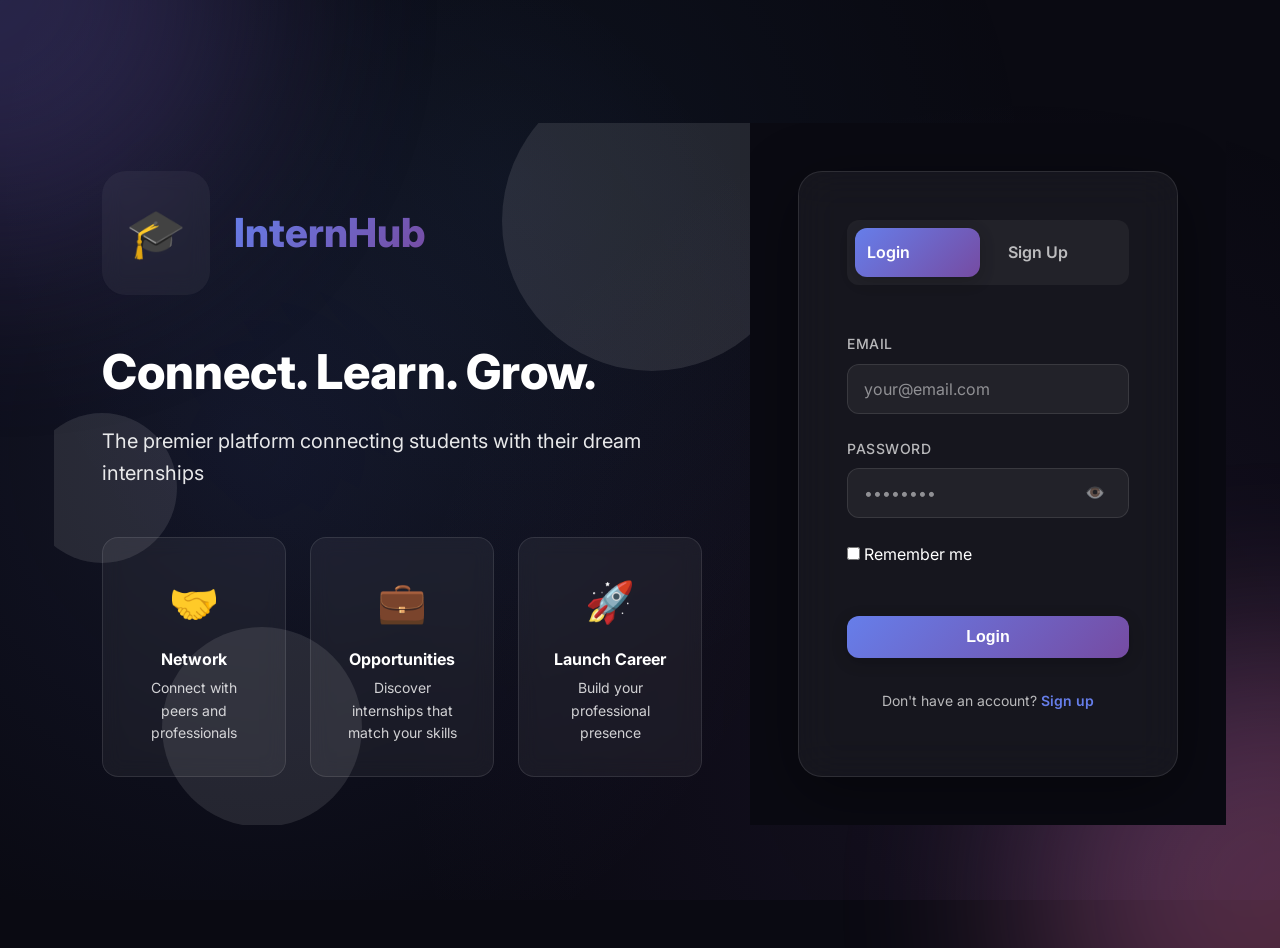
==== index.html @ 3d4c3077 "feat: complete authentication system" ====
<!DOCTYPE html>
<html lang="en">

<head>
    <meta charset="UTF-8">
    <meta name="viewport" content="width=device-width, initial-scale=1.0">
    <meta name="description" content="InternHub - Connect students with companies for internship opportunities">
    <title>InternHub - Professional Networking for Internships</title>

    <!-- Stylesheets -->
    <link rel="stylesheet" href="css/main.css">
    <link rel="stylesheet" href="css/components.css">
    <link rel="stylesheet" href="css/animations.css">
    <link rel="stylesheet" href="css/auth-hero.css">

    <style>
        .auth-container {
            min-height: 100vh;
            display: flex;
            align-items: center;
            justify-content: center;
            padding: var(--spacing-md);
            position: relative;
            overflow: hidden;
        }

        .auth-bg-gradient {
            position: fixed;
            width: 500px;
            height: 500px;
            border-radius: 50%;
            filter: blur(100px);
            opacity: 0.3;
            animation: float 20s ease-in-out infinite;
        }

        .auth-bg-gradient-1 {
            background: linear-gradient(135deg, #667eea, #764ba2);
            top: -250px;
            left: -250px;
            animation-delay: 0s;
        }

        .auth-bg-gradient-2 {
            background: linear-gradient(135deg, #f093fb, #f5576c);
            bottom: -250px;
            right: -250px;
            animation-delay: 10s;
        }

        @keyframes float {

            0%,
            100% {
                transform: translate(0, 0);
            }

            50% {
                transform: translate(50px, 50px);
            }
        }

        .auth-card {
            background: var(--glass-bg);
            backdrop-filter: blur(20px);
            -webkit-backdrop-filter: blur(20px);
            border: 1px solid var(--glass-border);
            border-radius: var(--radius-xl);
            padding: var(--spacing-xl);
            width: 100%;
            max-width: 450px;
            box-shadow: var(--shadow-xl);
            position: relative;
            z-index: 1;
        }

        .auth-header {
            text-align: center;
            margin-bottom: var(--spacing-xl);
        }

        .auth-logo {
            font-size: 2.5rem;
            font-weight: 800;
            background: var(--primary-gradient);
            -webkit-background-clip: text;
            -webkit-text-fill-color: transparent;
            background-clip: text;
            margin-bottom: var(--spacing-sm);
        }

        .auth-subtitle {
            color: var(--text-secondary);
            font-size: 1rem;
        }

        .auth-tabs {
            display: flex;
            gap: var(--spacing-sm);
            margin-bottom: var(--spacing-xl);
            background: var(--glass-bg);
            padding: 0.5rem;
            border-radius: var(--radius-md);
        }

        .auth-tab {
            flex: 1;
            padding: 0.75rem;
            background: transparent;
            border: none;
            border-radius: var(--radius-md);
            color: var(--text-secondary);
            font-weight: 600;
            cursor: pointer;
            transition: all var(--transition-base);
        }

        .auth-tab.active {
            background: var(--primary-gradient);
            color: white;
            box-shadow: var(--shadow-md);
        }

        .auth-form {
            display: none;
        }

        .auth-form.active {
            display: block;
            animation: fadeInUp 0.5s ease-out;
        }

        .account-type-selector {
            display: grid;
            grid-template-columns: 1fr 1fr;
            gap: var(--spacing-sm);
            margin-bottom: var(--spacing-md);
        }

        .account-type-option {
            padding: var(--spacing-md);
            background: var(--glass-bg);
            border: 2px solid var(--glass-border);
            border-radius: var(--radius-md);
            cursor: pointer;
            transition: all var(--transition-base);
            text-align: center;
        }

        .account-type-option:hover {
            background: var(--glass-hover);
            transform: translateY(-2px);
        }

        .account-type-option.selected {
            border-color: var(--accent);
            background: var(--glass-hover);
            box-shadow: 0 0 0 3px rgba(102, 126, 234, 0.1);
        }

        .account-type-icon {
            font-size: 2rem;
            margin-bottom: var(--spacing-xs);
        }

        .account-type-label {
            font-weight: 600;
            color: var(--text-primary);
        }

        .password-input-wrapper {
            position: relative;
        }

        .password-toggle {
            position: absolute;
            right: 1rem;
            top: 50%;
            transform: translateY(-50%);
            background: transparent;
            border: none;
            color: var(--text-tertiary);
            cursor: pointer;
            padding: 0.5rem;
        }

        .form-error {
            color: #f5576c;
            font-size: 0.875rem;
            margin-top: 0.25rem;
            display: none;
        }

        .form-error.visible {
            display: block;
        }

        .auth-divider {
            display: flex;
            align-items: center;
            text-align: center;
            margin: var(--spacing-md) 0;
            color: var(--text-tertiary);
            font-size: 0.875rem;
        }

        .auth-divider::before,
        .auth-divider::after {
            content: '';
            flex: 1;
            border-bottom: 1px solid var(--glass-border);
        }

        .auth-divider span {
            padding: 0 var(--spacing-sm);
        }

        .auth-footer {
            text-align: center;
            margin-top: var(--spacing-md);
            color: var(--text-secondary);
            font-size: 0.875rem;
        }

        .checkbox-wrapper {
            display: flex;
            align-items: center;
            gap: var(--spacing-xs);
        }

        .checkbox-wrapper input[type="checkbox"] {
            width: 18px;
            height: 18px;
            cursor: pointer;
        }

        .checkbox-wrapper label {
            cursor: pointer;
            user-select: none;
            color: var(--text-secondary);
        }
    </style>
</head>

<body>
    <div class="auth-container">
        <!-- Animated Background Gradients -->
        <div class="auth-bg-gradient auth-bg-gradient-1"></div>
        <div class="auth-bg-gradient auth-bg-gradient-2"></div>

        <div class="auth-container">
            <!-- Left Side - Hero Section -->
            <div class="auth-hero">
                <div class="auth-hero-content">
                    <div class="brand-logo">
                        <div class="logo-icon">🎓</div>
                        <h1>InternHub</h1>
                    </div>

                    <h2 class="hero-title animate-fade-in-up">Connect. Learn. Grow.</h2>
                    <p class="hero-subtitle animate-fade-in-up delay-100">
                        The premier platform connecting students with their dream internships
                    </p>

                    <div class="feature-cards animate-fade-in-up delay-200">
                        <div class="feature-card">
                            <div class="feature-icon">🤝</div>
                            <h3>Network</h3>
                            <p>Connect with peers and professionals</p>
                        </div>
                        <div class="feature-card">
                            <div class="feature-icon">💼</div>
                            <h3>Opportunities</h3>
                            <p>Discover internships that match your skills</p>
                        </div>
                        <div class="feature-card">
                            <div class="feature-icon">🚀</div>
                            <h3>Launch Career</h3>
                            <p>Build your professional presence</p>
                        </div>
                    </div>

                    <!-- Animated Decoration -->
                    <div class="floating-elements">
                        <div class="float-circle"></div>
                        <div class="float-circle"></div>
                        <div class="float-circle"></div>
                    </div>
                </div>
            </div>

            <!-- Right Side - Auth Form -->
            <div class="auth-form-section">
                <div class="auth-card">
                    <div class="auth-tabs">
                        <div class="auth-tab active" data-tab="login">Login</div>
                        <div class="auth-tab" data-tab="signup">Sign Up</div>
                    </div>

                    <!-- Login Form -->
                    <form class="auth-form active" id="loginForm">
                        <div class="form-group">
                            <label class="form-label">Email</label>
                            <input type="email" class="form-input" id="loginEmail" placeholder="your@email.com"
                                required>
                            <div class="form-error" id="loginEmailError">Please enter a valid email</div>
                        </div>

                        <div class="form-group">
                            <label class="form-label">Password</label>
                            <div style="position: relative;">
                                <input type="password" class="form-input" id="loginPassword" placeholder="••••••••"
                                    required>
                                <span class="password-toggle" data-target="loginPassword">👁️</span>
                            </div>
                            <div class="form-error" id="loginPasswordError">Password must be at least 8 characters</div>
                        </div>

                        <div class="form-group" style="flex-direction: row; align-items: center; gap: 0.5rem;">
                            <input type="checkbox" id="rememberMe" style="width: auto;">
                            <label for="rememberMe" style="margin: 0;">Remember me</label>
                        </div>

                        <button type="submit" class="btn btn-primary"
                            style="width: 100%; margin-top: var(--spacing-md);">
                            Login
                        </button>

                        <p class="auth-switch">
                            Don't have an account? <a href="#" class="auth-tab-link" data-tab="signup">Sign up</a>
                        </p>
                    </form>

                    <!-- Signup Form -->
                    <form class="auth-form" id="signupForm">
                        <div class="form-group">
                            <label class="form-label">Full Name</label>
                            <input type="text" class="form-input" id="signupName" placeholder="John Doe" required>
                            <div class="form-error" id="signupNameError">Name must be at least 2 characters</div>
                        </div>

                        <div class="form-group">
                            <label class="form-label">Email</label>
                            <input type="email" class="form-input" id="signupEmail" placeholder="your@email.com"
                                required>
                            <div class="form-error" id="signupEmailError">Please enter a valid email</div>
                        </div>

                        <div class="form-group">
                            <label class="form-label">Password</label>
                            <div style="position: relative;">
                                <input type="password" class="form-input" id="signupPassword" placeholder="••••••••"
                                    required>
                                <span class="password-toggle" data-target="signupPassword">👁️</span>
                            </div>
                            <div class="password-strength-wrap">
                                <div class="password-strength-track">
                                    <div id="passwordStrengthBar"></div>
                                </div>
                                <span id="passwordStrengthLabel"></span>
                            </div>
                            <div class="form-error" id="signupPasswordError">Password must be at least 8 characters
                            </div>
                        </div>

                        <div class="form-group">
                            <label class="form-label">Confirm Password</label>
                            <div style="position: relative;">
                                <input type="password" class="form-input" id="signupConfirmPassword"
                                    placeholder="••••••••" required>
                                <span class="password-toggle" data-target="signupConfirmPassword">👁️</span>
                            </div>
                            <div class="form-error" id="signupConfirmPasswordError">Passwords do not match</div>
                        </div>

                        <div class="form-group">
                            <label class="form-label">I am a:</label>
                            <div class="account-type-selector">
                                <div class="account-type-option selected" data-type="student">
                                    <div class="account-type-icon">🎓</div>
                                    <div class="account-type-label">Student</div>
                                </div>
                                <div class="account-type-option" data-type="company">
                                    <div class="account-type-icon">🏢</div>
                                    <div class="account-type-label">Company</div>
                                </div>
                            </div>
                            <input type="hidden" id="accountType" value="student">
                        </div>

                        <div class="form-group" style="flex-direction: row; align-items: center; gap: 0.5rem;">
                            <input type="checkbox" id="agreeTerms" style="width: auto;" required>
                            <label for="agreeTerms" style="margin: 0; font-size: 0.875rem;">
                                I agree to the Terms & Conditions
                            </label>
                        </div>

                        <button type="submit" class="btn btn-primary"
                            style="width: 100%; margin-top: var(--spacing-md);">
                            Create Account
                        </button>

                        <p class="auth-switch">
                            Already have an account? <a href="#" class="auth-tab-link" data-tab="login">Login</a>
                        </p>
                    </form>
                </div>
            </div>
        </div>

        <script src="js/storage.js"></script>
        <script src="js/auth.js"></script>
</body>

</html>
---- css/main.css ----
/* InternHub - Main Design System */

/* Import Google Fonts */
@import url('https://fonts.googleapis.com/css2?family=Inter:wght@300;400;500;600;700;800&display=swap');

/* CSS Variables - Design Tokens */
:root {
  /* Colors */
  --primary-gradient: linear-gradient(135deg, #667eea 0%, #764ba2 100%);
  --secondary-gradient: linear-gradient(135deg, #f093fb 0%, #f5576c 100%);
  --accent-gradient: linear-gradient(135deg, #4facfe 0%, #00f2fe 100%);
  --success-gradient: linear-gradient(135deg, #0ba360 0%, #3cba92 100%);
  --warning-gradient: linear-gradient(135deg, #ffa726 0%, #fb8c00 100%);

  --accent: #667eea;
  --accent-light: #8a9aff;
  --accent-dark: #4d63d8;

  /* Dark Theme Colors */
  --bg-primary: #0a0a12;
  --bg-secondary: #12121c;
  --bg-tertiary: #1a1a28;

  /* Glass Effect */
  --glass-bg: rgba(255, 255, 255, 0.05);
  --glass-border: rgba(255, 255, 255, 0.1);
  --glass-hover: rgba(255, 255, 255, 0.08);

  /* Text Colors */
  --text-primary: #ffffff;
  --text-secondary: rgba(255, 255, 255, 0.7);
  --text-tertiary: rgba(255, 255, 255, 0.5);

  /* Shadows */
  --shadow-sm: 0 2px 8px rgba(0, 0, 0, 0.1);
  --shadow-md: 0 4px 16px rgba(0, 0, 0, 0.2);
  --shadow-lg: 0 8px 32px rgba(0, 0, 0, 0.3);
  --shadow-xl: 0 16px 64px rgba(0, 0, 0, 0.4);

  /* Glow Effects */
  --glow-primary: 0 0 20px rgba(102, 126, 234, 0.4);
  --glow-secondary: 0 0 20px rgba(240, 147, 251, 0.4);
  --glow-accent: 0 0 20px rgba(79, 172, 254, 0.4);

  /* Spacing */
  --spacing-xs: 0.5rem;
  --spacing-sm: 1rem;
  --spacing-md: 1.5rem;
  --spacing-lg: 2rem;
  --spacing-xl: 3rem;
  --spacing-2xl: 4rem;

  /* Border Radius */
  --radius-sm: 8px;
  --radius-md: 12px;
  --radius-lg: 16px;
  --radius-xl: 24px;
  --radius-full: 9999px;

  /* Transitions */
  --transition-fast: 0.2s ease;
  --transition-base: 0.3s ease;
  --transition-slow: 0.5s ease;

  /* Z-index */
  --z-dropdown: 1000;
  --z-sticky: 1020;
  --z-fixed: 1030;
  --z-modal-backdrop: 1040;
  --z-modal: 1050;
  --z-popover: 1060;
  --z-tooltip: 1070;
}

/* Reset & Base Styles */
* {
  margin: 0;
  padding: 0;
  box-sizing: border-box;
}

html {
  font-size: 16px;
  scroll-behavior: smooth;
}

body {
  font-family: 'Inter', -apple-system, BlinkMacSystemFont, 'Segoe UI', Roboto, sans-serif;
  background: var(--bg-primary);
  color: var(--text-primary);
  line-height: 1.6;
  overflow-x: hidden;
  -webkit-font-smoothing: antialiased;
  -moz-osx-font-smoothing: grayscale;
}

/* Background Pattern */
body::before {
  content: '';
  position: fixed;
  top: 0;
  left: 0;
  right: 0;
  bottom: 0;
  background:
    radial-gradient(circle at 20% 50%, rgba(102, 126, 234, 0.1) 0%, transparent 50%),
    radial-gradient(circle at 80% 80%, rgba(118, 75, 162, 0.1) 0%, transparent 50%),
    radial-gradient(circle at 40% 20%, rgba(79, 172, 254, 0.05) 0%, transparent 50%);
  pointer-events: none;
  z-index: -1;
}

/* Typography */
h1,
h2,
h3,
h4,
h5,
h6 {
  font-weight: 700;
  line-height: 1.2;
  margin-bottom: var(--spacing-sm);
}

h1 {
  font-size: clamp(2rem, 5vw, 3.5rem);
  background: var(--primary-gradient);
  -webkit-background-clip: text;
  -webkit-text-fill-color: transparent;
  background-clip: text;
}

h2 {
  font-size: clamp(1.5rem, 4vw, 2.5rem);
}

h3 {
  font-size: clamp(1.25rem, 3vw, 2rem);
}

h4 {
  font-size: clamp(1.1rem, 2.5vw, 1.5rem);
}

p {
  margin-bottom: var(--spacing-sm);
  color: var(--text-secondary);
}

a {
  color: var(--accent-light);
  text-decoration: none;
  transition: color var(--transition-base);
}

a:hover {
  color: var(--accent);
  text-decoration: underline;
}

/* Utility Classes */
.container {
  max-width: 1200px;
  margin: 0 auto;
  padding: 0 var(--spacing-md);
}

.container-fluid {
  width: 100%;
  padding: 0 var(--spacing-md);
}

/* Glass Card */
.glass-card {
  background: var(--glass-bg);
  backdrop-filter: blur(10px);
  -webkit-backdrop-filter: blur(10px);
  border: 1px solid var(--glass-border);
  border-radius: var(--radius-lg);
  padding: var(--spacing-md);
  box-shadow: var(--shadow-md);
  transition: all var(--transition-base);
}

.glass-card:hover {
  background: var(--glass-hover);
  transform: translateY(-2px);
  box-shadow: var(--shadow-lg);
}

/* Gradient Card */
.gradient-card {
  position: relative;
  background: var(--bg-secondary);
  border-radius: var(--radius-lg);
  padding: 2px;
  overflow: hidden;
}

.gradient-card::before {
  content: '';
  position: absolute;
  top: 0;
  left: 0;
  right: 0;
  bottom: 0;
  background: var(--primary-gradient);
  opacity: 0.5;
  transition: opacity var(--transition-base);
}

.gradient-card:hover::before {
  opacity: 1;
}

.gradient-card-content {
  position: relative;
  background: var(--bg-secondary);
  border-radius: calc(var(--radius-lg) - 2px);
  padding: var(--spacing-md);
  z-index: 1;
}

/* Buttons */
.btn {
  display: inline-flex;
  align-items: center;
  justify-content: center;
  gap: var(--spacing-xs);
  padding: 0.75rem 1.5rem;
  font-size: 1rem;
  font-weight: 600;
  border: none;
  border-radius: var(--radius-md);
  cursor: pointer;
  transition: all var(--transition-base);
  text-decoration: none;
  position: relative;
  overflow: hidden;
}

.btn::before {
  content: '';
  position: absolute;
  top: 50%;
  left: 50%;
  width: 0;
  height: 0;
  border-radius: 50%;
  background: rgba(255, 255, 255, 0.2);
  transform: translate(-50%, -50%);
  transition: width 0.6s, height 0.6s;
}

.btn:hover::before {
  width: 300px;
  height: 300px;
}

.btn-primary {
  background: var(--primary-gradient);
  color: white;
  box-shadow: var(--shadow-md);
}

.btn-primary:hover {
  transform: translateY(-2px);
  box-shadow: var(--shadow-lg), var(--glow-primary);
}

.btn-secondary {
  background: var(--secondary-gradient);
  color: white;
  box-shadow: var(--shadow-md);
}

.btn-secondary:hover {
  transform: translateY(-2px);
  box-shadow: var(--shadow-lg), var(--glow-secondary);
}

.btn-outline {
  background: transparent;
  border: 2px solid var(--accent);
  color: var(--accent);
}

.btn-outline:hover {
  background: var(--accent);
  color: white;
  transform: translateY(-2px);
}

.btn-ghost {
  background: var(--glass-bg);
  border: 1px solid var(--glass-border);
  color: var(--text-primary);
}

.btn-ghost:hover {
  background: var(--glass-hover);
  transform: translateY(-2px);
}

/* Form Elements */
.form-group {
  margin-bottom: var(--spacing-md);
}

.form-label {
  display: block;
  margin-bottom: var(--spacing-xs);
  font-weight: 500;
  color: var(--text-secondary);
  font-size: 0.875rem;
  text-transform: uppercase;
  letter-spacing: 0.5px;
}

.form-input,
.form-textarea,
.form-select {
  width: 100%;
  padding: 0.875rem 1rem;
  background: var(--glass-bg);
  border: 1px solid var(--glass-border);
  border-radius: var(--radius-md);
  color: var(--text-primary);
  font-size: 1rem;
  font-family: inherit;
  transition: all var(--transition-base);
}

.form-input:focus,
.form-textarea:focus,
.form-select:focus {
  outline: none;
  border-color: var(--accent);
  background: var(--glass-hover);
  box-shadow: 0 0 0 3px rgba(102, 126, 234, 0.1);
}

.form-input::placeholder,
.form-textarea::placeholder {
  color: var(--text-tertiary);
}

.form-textarea {
  min-height: 120px;
  resize: vertical;
}

/* Force ALL native select dropdowns to use dark background */
select,
.form-select {
  background-color: #0f0f1a;
  color: #ffffff;
  -webkit-appearance: none;
  -moz-appearance: none;
  appearance: none;
  background-image: url("data:image/svg+xml,%3Csvg xmlns='http://www.w3.org/2000/svg' width='12' height='12' viewBox='0 0 12 12'%3E%3Cpath fill='%23ffffff' d='M6 8L1 3h10z'/%3E%3C/svg%3E");
  background-repeat: no-repeat;
  background-position: right 1rem center;
  padding-right: 2.5rem;
}

select option,
.form-select option {
  background-color: #0f0f1a;
  color: #ffffff;
}

select option:hover,
select option:focus,
select option:checked,
.form-select option:hover,
.form-select option:focus,
.form-select option:checked {
  background-color: #667eea;
  color: #ffffff;
}


/* Badges */
.badge {
  display: inline-flex;
  align-items: center;
  padding: 0.375rem 0.75rem;
  font-size: 0.75rem;
  font-weight: 600;
  border-radius: var(--radius-full);
  text-transform: uppercase;
  letter-spacing: 0.5px;
}

.badge-primary {
  background: var(--primary-gradient);
  color: white;
}

.badge-secondary {
  background: var(--secondary-gradient);
  color: white;
}

.badge-success {
  background: var(--success-gradient);
  color: white;
}

.badge-glass {
  background: var(--glass-bg);
  border: 1px solid var(--glass-border);
  color: var(--text-primary);
}

/* Avatar */
.avatar {
  width: 40px;
  height: 40px;
  border-radius: 50%;
  object-fit: cover;
  border: 2px solid var(--glass-border);
}

.avatar-sm {
  width: 32px;
  height: 32px;
}

.avatar-lg {
  width: 64px;
  height: 64px;
}

.avatar-xl {
  width: 120px;
  height: 120px;
}

/* Scrollbar Styling */
::-webkit-scrollbar {
  width: 8px;
  height: 8px;
}

::-webkit-scrollbar-track {
  background: var(--bg-secondary);
}

::-webkit-scrollbar-thumb {
  background: var(--glass-bg);
  border-radius: var(--radius-full);
  border: 2px solid var(--bg-secondary);
}

::-webkit-scrollbar-thumb:hover {
  background: var(--glass-hover);
}

/* Utility Classes */
.text-center {
  text-align: center;
}

.text-left {
  text-align: left;
}

.text-right {
  text-align: right;
}

.flex {
  display: flex;
}

.flex-column {
  flex-direction: column;
}

.flex-wrap {
  flex-wrap: wrap;
}

.items-center {
  align-items: center;
}

.items-start {
  align-items: flex-start;
}

.items-end {
  align-items: flex-end;
}

.justify-center {
  justify-content: center;
}

.justify-between {
  justify-content: space-between;
}

.justify-around {
  justify-content: space-around;
}

.gap-xs {
  gap: var(--spacing-xs);
}

.gap-sm {
  gap: var(--spacing-sm);
}

.gap-md {
  gap: var(--spacing-md);
}

.gap-lg {
  gap: var(--spacing-lg);
}

.mt-sm {
  margin-top: var(--spacing-sm);
}

.mt-md {
  margin-top: var(--spacing-md);
}

.mt-lg {
  margin-top: var(--spacing-lg);
}

.mb-sm {
  margin-bottom: var(--spacing-sm);
}

.mb-md {
  margin-bottom: var(--spacing-md);
}

.mb-lg {
  margin-bottom: var(--spacing-lg);
}

.hidden {
  display: none !important;
}

.visible {
  display: block;
}

/* Responsive */
@media (max-width: 768px) {
  :root {
    font-size: 14px;
  }

  .container {
    padding: 0 var(--spacing-sm);
  }
}
---- css/animations.css ----
/* InternHub - Animations */

/* Fade In Animations */
@keyframes fadeIn {
    from {
        opacity: 0;
    }

    to {
        opacity: 1;
    }
}

@keyframes fadeInUp {
    from {
        opacity: 0;
        transform: translateY(20px);
    }

    to {
        opacity: 1;
        transform: translateY(0);
    }
}

@keyframes fadeInDown {
    from {
        opacity: 0;
        transform: translateY(-20px);
    }

    to {
        opacity: 1;
        transform: translateY(0);
    }
}

@keyframes fadeInLeft {
    from {
        opacity: 0;
        transform: translateX(-20px);
    }

    to {
        opacity: 1;
        transform: translateX(0);
    }
}

@keyframes fadeInRight {
    from {
        opacity: 0;
        transform: translateX(20px);
    }

    to {
        opacity: 1;
        transform: translateX(0);
    }
}

/* Scale Animations */
@keyframes scaleIn {
    from {
        opacity: 0;
        transform: scale(0.9);
    }

    to {
        opacity: 1;
        transform: scale(1);
    }
}

@keyframes scaleUp {
    from {
        transform: scale(1);
    }

    to {
        transform: scale(1.05);
    }
}

/* Slide Animations */
@keyframes slideInRight {
    from {
        transform: translateX(100%);
    }

    to {
        transform: translateX(0);
    }
}

@keyframes slideInLeft {
    from {
        transform: translateX(-100%);
    }

    to {
        transform: translateX(0);
    }
}

/* Bounce Animation */
@keyframes bounce {

    0%,
    20%,
    50%,
    80%,
    100% {
        transform: translateY(0);
    }

    40% {
        transform: translateY(-10px);
    }

    60% {
        transform: translateY(-5px);
    }
}

/* Pulse Animation */
@keyframes pulse {
    0% {
        transform: scale(1);
        opacity: 1;
    }

    50% {
        transform: scale(1.05);
        opacity: 0.8;
    }

    100% {
        transform: scale(1);
        opacity: 1;
    }
}

/* Shake Animation */
@keyframes shake {

    0%,
    100% {
        transform: translateX(0);
    }

    10%,
    30%,
    50%,
    70%,
    90% {
        transform: translateX(-5px);
    }

    20%,
    40%,
    60%,
    80% {
        transform: translateX(5px);
    }
}

/* Gradient Animation */
@keyframes gradientShift {
    0% {
        background-position: 0% 50%;
    }

    50% {
        background-position: 100% 50%;
    }

    100% {
        background-position: 0% 50%;
    }
}

/* Glow Pulse */
@keyframes glowPulse {

    0%,
    100% {
        box-shadow: 0 0 20px rgba(102, 126, 234, 0.4);
    }

    50% {
        box-shadow: 0 0 40px rgba(102, 126, 234, 0.8);
    }
}

/* Rotate */
@keyframes rotate {
    from {
        transform: rotate(0deg);
    }

    to {
        transform: rotate(360deg);
    }
}

/* Shimmer Effect */
@keyframes shimmer {
    0% {
        background-position: -1000px 0;
    }

    100% {
        background-position: 1000px 0;
    }
}

/* Typing Indicator */
@keyframes typing {

    0%,
    60%,
    100% {
        transform: translateY(0);
    }

    30% {
        transform: translateY(-10px);
    }
}

/* Animation Utility Classes */
.animate-fade-in {
    animation: fadeIn 0.5s ease-out;
}

.animate-fade-in-up {
    animation: fadeInUp 0.5s ease-out;
}

.animate-fade-in-down {
    animation: fadeInDown 0.5s ease-out;
}

.animate-fade-in-left {
    animation: fadeInLeft 0.5s ease-out;
}

.animate-fade-in-right {
    animation: fadeInRight 0.5s ease-out;
}

.animate-scale-in {
    animation: scaleIn 0.3s ease-out;
}

.animate-bounce {
    animation: bounce 1s ease;
}

.animate-pulse {
    animation: pulse 2s ease-in-out infinite;
}

.animate-shake {
    animation: shake 0.5s ease;
}

.animate-glow {
    animation: glowPulse 2s ease-in-out infinite;
}

.animate-rotate {
    animation: rotate 1s linear infinite;
}

/* Hover Effects */
.hover-lift {
    transition: transform var(--transition-base), box-shadow var(--transition-base);
}

.hover-lift:hover {
    transform: translateY(-4px);
    box-shadow: var(--shadow-lg);
}

.hover-scale {
    transition: transform var(--transition-base);
}

.hover-scale:hover {
    transform: scale(1.05);
}

.hover-glow {
    transition: box-shadow var(--transition-base);
}

.hover-glow:hover {
    box-shadow: var(--glow-primary);
}

/* Transition Delays */
.delay-100 {
    animation-delay: 0.1s;
}

.delay-200 {
    animation-delay: 0.2s;
}

.delay-300 {
    animation-delay: 0.3s;
}

.delay-400 {
    animation-delay: 0.4s;
}

.delay-500 {
    animation-delay: 0.5s;
}

/* Page Transitions */
.page-transition {
    animation: fadeInUp 0.5s ease-out;
}

/* Stagger Children Animation */
.stagger-children>* {
    animation: fadeInUp 0.5s ease-out backwards;
}

.stagger-children>*:nth-child(1) {
    animation-delay: 0.1s;
}

.stagger-children>*:nth-child(2) {
    animation-delay: 0.2s;
}

.stagger-children>*:nth-child(3) {
    animation-delay: 0.3s;
}

.stagger-children>*:nth-child(4) {
    animation-delay: 0.4s;
}

.stagger-children>*:nth-child(5) {
    animation-delay: 0.5s;
}

.stagger-children>*:nth-child(6) {
    animation-delay: 0.6s;
}

.stagger-children>*:nth-child(7) {
    animation-delay: 0.7s;
}

.stagger-children>*:nth-child(8) {
    animation-delay: 0.8s;
}

/* Loading Spinner */
.spinner {
    width: 40px;
    height: 40px;
    border: 4px solid var(--glass-border);
    border-top-color: var(--accent);
    border-radius: 50%;
    animation: rotate 1s linear infinite;
}

/* Typing Indicator Dots */
.typing-indicator {
    display: flex;
    gap: 4px;
}

.typing-dot {
    width: 8px;
    height: 8px;
    background: var(--text-tertiary);
    border-radius: 50%;
    animation: typing 1.4s ease-in-out infinite;
}

.typing-dot:nth-child(2) {
    animation-delay: 0.2s;
}

.typing-dot:nth-child(3) {
    animation-delay: 0.4s;
}

/* Gradient Text Animation */
.gradient-text-animated {
    background: linear-gradient(90deg,
            #667eea,
            #764ba2,
            #f093fb,
            #667eea);
    background-size: 300% 100%;
    -webkit-background-clip: text;
    -webkit-text-fill-color: transparent;
    background-clip: text;
    animation: gradientShift 3s ease infinite;
}

/* Smooth Transitions for Interactive Elements */
button,
a,
input,
select,
textarea {
    transition: all var(--transition-base);
}

/* Reduce motion for accessibility */
@media (prefers-reduced-motion: reduce) {

    *,
    *::before,
    *::after {
        animation-duration: 0.01ms !important;
        animation-iteration-count: 1 !important;
        transition-duration: 0.01ms !important;
    }
}
---- css/auth-hero.css ----
/* Split Layout for Auth Page */
.auth-container {
    display: grid;
    grid-template-columns: 1fr 1fr;
    min-height: 100vh;
    overflow: hidden;
}

/* Left Side - Hero Section */
.auth-hero {
    background: linear-gradient(135deg, var(--primary) 0%, var(--secondary) 100%);
    padding: var(--spacing-xl);
    display: flex;
    align-items: center;
    justify-content: center;
    position: relative;
    overflow: hidden;
}

.auth-hero-content {
    max-width: 600px;
    z-index: 10;
    position: relative;
}

.brand-logo {
    display: flex;
    align-items: center;
    gap: var(--spacing-md);
    margin-bottom: var(--spacing-xl);
}

.logo-icon {
    font-size: 3rem;
    background: var(--glass-bg);
    padding: var(--spacing-md);
    border-radius: var(--radius-xl);
    backdrop-filter: blur(10px);
}

.brand-logo h1 {
    font-size: 2.5rem;
    font-weight: 800;
    color: white;
    margin: 0;
}

.hero-title {
    font-size: 3rem;
    font-weight: 800;
    color: white;
    margin-bottom: var(--spacing-md);
    line-height: 1.2;
}

.hero-subtitle {
    font-size: 1.25rem;
    color: rgba(255, 255, 255, 0.9);
    margin-bottom: var(--spacing-xl);
    line-height: 1.6;
}

.feature-cards {
    display: grid;
    grid-template-columns: repeat(auto-fit, minmax(150px, 1fr));
    gap: var(--spacing-md);
    margin-top: var(--spacing-xl);
}

.feature-card {
    background: var(--glass-bg);
    backdrop-filter: blur(10px);
    border: 1px solid var(--glass-border);
    border-radius: var(--radius-lg);
    padding: var(--spacing-lg);
    text-align: center;
    transition: all 0.3s ease;
}

.feature-card:hover {
    transform: translateY(-5px);
    background: rgba(255, 255, 255, 0.2);
}

.feature-icon {
    font-size: 2.5rem;
    margin-bottom: var(--spacing-sm);
}

.feature-card h3 {
    font-size: 1rem;
    font-weight: 700;
    color: white;
    margin-bottom: var(--spacing-xs);
}

.feature-card p {
    font-size: 0.875rem;
    color: rgba(255, 255, 255, 0.8);
    margin: 0;
}

/* Floating Animation Elements */
.floating-elements {
    position: absolute;
    width: 100%;
    height: 100%;
    top: 0;
    left: 0;
    z-index: 1;
    pointer-events: none;
}

.float-circle {
    position: absolute;
    border-radius: 50%;
    background: rgba(255, 255, 255, 0.1);
    animation: float 20s infinite ease-in-out;
}

.float-circle:nth-child(1) {
    width: 300px;
    height: 300px;
    top: -100px;
    right: -100px;
    animation-delay: 0s;
}

.float-circle:nth-child(2) {
    width: 200px;
    height: 200px;
    bottom: -50px;
    left: 10%;
    animation-delay: 7s;
}

.float-circle:nth-child(3) {
    width: 150px;
    height: 150px;
    top: 40%;
    left: -75px;
    animation-delay: 14s;
}

@keyframes float {

    0%,
    100% {
        transform: translate(0, 0) scale(1);
    }

    33% {
        transform: translate(30px, -30px) scale(1.1);
    }

    66% {
        transform: translate(-20px, 20px) scale(0.9);
    }
}

/* Right Side - Form Section */
.auth-form-section {
    background: var(--bg-primary);
    padding: var(--spacing-xl);
    display: flex;
    align-items: center;
    justify-content: center;
    overflow-y: auto;
}

.auth-form-section .auth-card {
    width: 100%;
    max-width: 500px;
    background: var(--glass-bg);
    backdrop-filter: blur(20px);
    border: 1px solid var(--glass-border);
    border-radius: var(--radius-xl);
    padding: var(--spacing-xl);
    animation: slideInRight 0.6s ease-out;
}

@keyframes slideInRight {
    from {
        opacity: 0;
        transform: translateX(50px);
    }

    to {
        opacity: 1;
        transform: translateX(0);
    }
}

.auth-switch {
    text-align: center;
    margin-top: var(--spacing-lg);
    color: var(--text-secondary);
    font-size: 0.875rem;
}

.auth-switch a {
    color: var(--accent);
    font-weight: 600;
    text-decoration: none;
}

.auth-switch a:hover {
    text-decoration: underline;
}

/* Responsive Design */
@media (max-width: 968px) {
    .auth-container {
        grid-template-columns: 1fr;
    }

    .auth-hero {
        padding: var(--spacing-lg);
        min-height: 40vh;
    }

    .hero-title {
        font-size: 2rem;
    }

    .hero-subtitle {
        font-size: 1rem;
    }

    .feature-cards {
        grid-template-columns: 1fr;
    }

    .brand-logo h1 {
        font-size: 2rem;
    }

    .auth-form-section {
        padding: var(--spacing-md);
    }
}
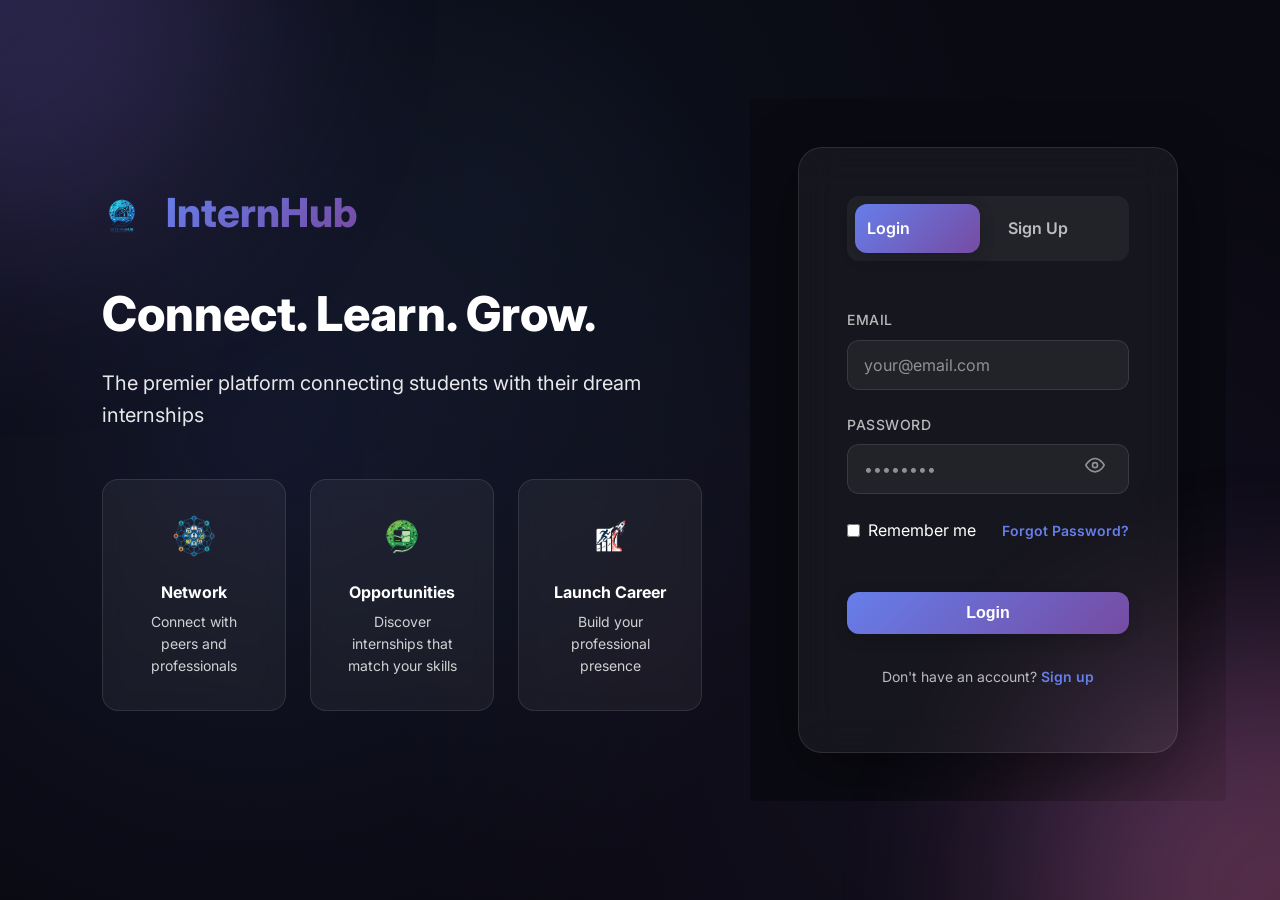
==== commit 8852d083: "Final project cleanup: Refactored hardcoded API URLs and fixed status enum alignment" ====
--- a/index.html
+++ b/index.html
@@ -12,6 +12,7 @@
     <link rel="stylesheet" href="css/components.css">
     <link rel="stylesheet" href="css/animations.css">
     <link rel="stylesheet" href="css/auth-hero.css">
+    <link rel="icon" href="img/logo.png" type="image/png">
 
     <style>
         .auth-container {
@@ -248,12 +249,10 @@
         <div class="auth-bg-gradient auth-bg-gradient-1"></div>
         <div class="auth-bg-gradient auth-bg-gradient-2"></div>
 
-        <div class="auth-container">
-            <!-- Left Side - Hero Section -->
-            <div class="auth-hero">
+        <div class="auth-hero">
                 <div class="auth-hero-content">
                     <div class="brand-logo">
-                        <div class="logo-icon">🎓</div>
+                        <img src="img/logo.png" alt="InternHub" style="height: 40px; width: auto;">
                         <h1>InternHub</h1>
                     </div>
 
@@ -264,28 +263,22 @@
 
                     <div class="feature-cards animate-fade-in-up delay-200">
                         <div class="feature-card">
-                            <div class="feature-icon">🤝</div>
+                            <img src="img/network.png" alt="Network" class="feature-icon">
                             <h3>Network</h3>
                             <p>Connect with peers and professionals</p>
                         </div>
                         <div class="feature-card">
-                            <div class="feature-icon">💼</div>
+                            <img src="img/opportunities.png" alt="Opportunities" class="feature-icon">
                             <h3>Opportunities</h3>
                             <p>Discover internships that match your skills</p>
                         </div>
                         <div class="feature-card">
-                            <div class="feature-icon">🚀</div>
+                            <img src="img/launch.png" alt="Launch Career" class="feature-icon">
                             <h3>Launch Career</h3>
                             <p>Build your professional presence</p>
                         </div>
                     </div>
 
-                    <!-- Animated Decoration -->
-                    <div class="floating-elements">
-                        <div class="float-circle"></div>
-                        <div class="float-circle"></div>
-                        <div class="float-circle"></div>
-                    </div>
                 </div>
             </div>
 
@@ -311,14 +304,22 @@
                             <div style="position: relative;">
                                 <input type="password" class="form-input" id="loginPassword" placeholder="••••••••"
                                     required>
-                                <span class="password-toggle" data-target="loginPassword">👁️</span>
+                                <span class="password-toggle" data-target="loginPassword">
+                                    <svg width="20" height="20" viewBox="0 0 24 24" fill="none" stroke="currentColor" stroke-width="2" stroke-linecap="round" stroke-linejoin="round"><path d="M1 12s4-8 11-8 11 8 11 8-4 8-11 8-11-8-11-8z"></path><circle cx="12" cy="12" r="3"></circle></svg>
+                                </span>
                             </div>
                             <div class="form-error" id="loginPasswordError">Password must be at least 8 characters</div>
                         </div>
 
-                        <div class="form-group" style="flex-direction: row; align-items: center; gap: 0.5rem;">
-                            <input type="checkbox" id="rememberMe" style="width: auto;">
-                            <label for="rememberMe" style="margin: 0;">Remember me</label>
+                        <div class="form-group"
+                            style="display: flex; flex-direction: row; justify-content: space-between; align-items: center; gap: 0.5rem; margin-bottom: var(--spacing-md);">
+                            <div style="display: flex; align-items: center; gap: 0.5rem;">
+                                <input type="checkbox" id="rememberMe" style="width: auto;">
+                                <label for="rememberMe" style="margin: 0;">Remember me</label>
+                            </div>
+                            <a href="#" id="forgotPasswordLink"
+                                style="font-size: 0.875rem; color: var(--accent); font-weight: 600;">Forgot
+                                Password?</a>
                         </div>
 
                         <button type="submit" class="btn btn-primary"
@@ -351,7 +352,9 @@
                             <div style="position: relative;">
                                 <input type="password" class="form-input" id="signupPassword" placeholder="••••••••"
                                     required>
-                                <span class="password-toggle" data-target="signupPassword">👁️</span>
+                                <span class="password-toggle" data-target="signupPassword">
+                                    <svg width="20" height="20" viewBox="0 0 24 24" fill="none" stroke="currentColor" stroke-width="2" stroke-linecap="round" stroke-linejoin="round"><path d="M1 12s4-8 11-8 11 8 11 8-4 8-11 8-11-8-11-8z"></path><circle cx="12" cy="12" r="3"></circle></svg>
+                                </span>
                             </div>
                             <div class="password-strength-wrap">
                                 <div class="password-strength-track">
@@ -368,7 +371,9 @@
                             <div style="position: relative;">
                                 <input type="password" class="form-input" id="signupConfirmPassword"
                                     placeholder="••••••••" required>
-                                <span class="password-toggle" data-target="signupConfirmPassword">👁️</span>
+                                <span class="password-toggle" data-target="signupConfirmPassword">
+                                    <svg width="20" height="20" viewBox="0 0 24 24" fill="none" stroke="currentColor" stroke-width="2" stroke-linecap="round" stroke-linejoin="round"><path d="M1 12s4-8 11-8 11 8 11 8-4 8-11 8-11-8-11-8z"></path><circle cx="12" cy="12" r="3"></circle></svg>
+                                </span>
                             </div>
                             <div class="form-error" id="signupConfirmPasswordError">Passwords do not match</div>
                         </div>
@@ -377,11 +382,11 @@
                             <label class="form-label">I am a:</label>
                             <div class="account-type-selector">
                                 <div class="account-type-option selected" data-type="student">
-                                    <div class="account-type-icon">🎓</div>
+                                    <div class="account-type-icon"><svg width="24" height="24" viewBox="0 0 24 24" fill="none" stroke="currentColor" stroke-width="2" stroke-linecap="round" stroke-linejoin="round" style="vertical-align: middle;"><path d="M22 10L12 5 2 10 12 15l10-10z"></path><path d="M6 12v5c0 2 2 3 6 3s6-1 6-3v-5"></path></svg></div>
                                     <div class="account-type-label">Student</div>
                                 </div>
                                 <div class="account-type-option" data-type="company">
-                                    <div class="account-type-icon">🏢</div>
+                                    <div class="account-type-icon"><svg width="24" height="24" viewBox="0 0 24 24" fill="none" stroke="currentColor" stroke-width="2" stroke-linecap="round" stroke-linejoin="round" style="vertical-align: middle;"><rect x="2" y="10" width="20" height="12" rx="2"></rect><path d="M7 10V5a2 2 0 0 1 2-2h6a2 2 0 0 1 2 2v5"></path><line x1="10" y1="14" x2="10" y2="14.01"></line><line x1="14" y1="14" x2="14" y2="14.01"></line><line x1="10" y1="18" x2="10" y2="18.01"></line><line x1="14" y1="18" x2="14" y2="18.01"></line></svg></div>
                                     <div class="account-type-label">Company</div>
                                 </div>
                             </div>
@@ -404,10 +409,82 @@
                             Already have an account? <a href="#" class="auth-tab-link" data-tab="login">Login</a>
                         </p>
                     </form>
+
+                    <!-- Forgot Password Form -->
+                    <form class="auth-form" id="forgotPasswordForm">
+                        <div class="auth-header" style="margin-bottom: var(--spacing-lg);">
+                            <h3 style="color: var(--text-primary); margin-bottom: 0.5rem;">Forgot Password?</h3>
+                            <p style="color: var(--text-secondary); font-size: 0.875rem;">Enter your email to receive a
+                                recovery token</p>
+                        </div>
+                        <div class="form-group">
+                            <label class="form-label">Email</label>
+                            <input type="email" class="form-input" id="forgotEmail" placeholder="your@email.com"
+                                required>
+                            <div class="form-error" id="forgotEmailError">Please enter a valid email</div>
+                        </div>
+
+                        <button type="submit" class="btn btn-primary"
+                            style="width: 100%; margin-top: var(--spacing-md);">
+                            Send Recovery Token
+                        </button>
+
+                        <p class="auth-switch">
+                            Remember your password? <a href="#" class="auth-tab-all-link" data-view="login">Back to
+                                Login</a>
+                        </p>
+                    </form>
+
+                    <!-- Reset Password Form -->
+                    <form class="auth-form" id="resetPasswordForm">
+                        <div class="auth-header" style="margin-bottom: var(--spacing-lg);">
+                            <h3 style="color: var(--text-primary); margin-bottom: 0.5rem;">Reset Password</h3>
+                            <p style="color: var(--text-secondary); font-size: 0.875rem;">Enter the token and your new
+                                password</p>
+                        </div>
+
+                        <div class="form-group">
+                            <label class="form-label">Reset Token</label>
+                            <input type="text" class="form-input" id="resetToken" placeholder="Paste your token here"
+                                required>
+                            <div class="form-error" id="resetTokenError">Invalid token</div>
+                        </div>
+
+                        <div class="form-group">
+                            <label class="form-label">New Password</label>
+                            <div style="position: relative;">
+                                <input type="password" class="form-input" id="resetNewPassword" placeholder="••••••••"
+                                    required>
+                                <span class="password-toggle" data-target="resetNewPassword">
+                                    <svg width="20" height="20" viewBox="0 0 24 24" fill="none" stroke="currentColor" stroke-width="2" stroke-linecap="round" stroke-linejoin="round"><path d="M1 12s4-8 11-8 11 8 11 8-4 8-11 8-11-8-11-8z"></path><circle cx="12" cy="12" r="3"></circle></svg>
+                                </span>
+                            </div>
+                            <div class="form-error" id="resetNewPasswordError">Password must be at least 8 characters
+                            </div>
+                        </div>
+
+                        <div class="form-group">
+                            <label class="form-label">Confirm New Password</label>
+                            <div style="position: relative;">
+                                <input type="password" class="form-input" id="resetConfirmPassword"
+                                    placeholder="••••••••" required>
+                                <span class="password-toggle" data-target="resetConfirmPassword">
+                                    <svg width="20" height="20" viewBox="0 0 24 24" fill="none" stroke="currentColor" stroke-width="2" stroke-linecap="round" stroke-linejoin="round"><path d="M1 12s4-8 11-8 11 8 11 8-4 8-11 8-11-8-11-8z"></path><circle cx="12" cy="12" r="3"></circle></svg>
+                                </span>
+                            </div>
+                            <div class="form-error" id="resetConfirmPasswordError">Passwords do not match</div>
+                        </div>
+
+                        <button type="submit" class="btn btn-primary"
+                            style="width: 100%; margin-top: var(--spacing-md);">
+                            Reset Password
+                        </button>
+                    </form>
                 </div>
             </div>
         </div>
 
+        <script src="js/api.js"></script>
         <script src="js/storage.js"></script>
         <script src="js/auth.js"></script>
 </body>
--- a/css/components.css
+++ b/css/components.css
@@ -0,0 +1,792 @@
+/* InternHub - Component Styles */
+
+/* Navigation Bar */
+.navbar {
+    position: fixed;
+    top: 0;
+    left: 0;
+    right: 0;
+    height: 70px;
+    background: var(--glass-bg);
+    backdrop-filter: blur(20px);
+    -webkit-backdrop-filter: blur(20px);
+    border-bottom: 1px solid var(--glass-border);
+    z-index: var(--z-fixed);
+    padding: 0 var(--spacing-md);
+}
+
+.navbar-container {
+    max-width: 1400px;
+    margin: 0 auto;
+    height: 100%;
+    display: flex;
+    align-items: center;
+    justify-content: space-between;
+    gap: var(--spacing-md);
+}
+
+.navbar-brand {
+    font-size: 1.5rem;
+    font-weight: 800;
+    background: var(--primary-gradient);
+    -webkit-background-clip: text;
+    -webkit-text-fill-color: transparent;
+    background-clip: text;
+    text-decoration: none;
+}
+
+.navbar-search {
+    flex: 1;
+    max-width: 500px;
+    position: relative;
+}
+
+.navbar-search input {
+    width: 100%;
+    padding: 0.75rem 1rem 0.75rem 3rem;
+    background: var(--glass-bg);
+    border: 1px solid var(--glass-border);
+    border-radius: var(--radius-full);
+    color: var(--text-primary);
+    font-size: 0.875rem;
+    transition: all var(--transition-base);
+}
+
+.navbar-search input:focus {
+    outline: none;
+    background: var(--glass-hover);
+    border-color: var(--accent);
+    box-shadow: 0 0 0 3px rgba(102, 126, 234, 0.1);
+}
+
+.navbar-search-icon {
+    position: absolute;
+    left: 1rem;
+    top: 50%;
+    transform: translateY(-50%);
+    color: var(--text-tertiary);
+    pointer-events: none;
+}
+
+.navbar-nav {
+    display: flex;
+    align-items: center;
+    gap: var(--spacing-sm);
+}
+
+.navbar-nav-item {
+    position: relative;
+    padding: 0.5rem;
+    color: var(--text-secondary);
+    cursor: pointer;
+    transition: color var(--transition-base);
+    display: flex;
+    align-items: center;
+    justify-content: center;
+}
+
+.navbar-nav-item svg {
+    width: 22px;
+    height: 22px;
+    display: block;
+}
+
+.navbar-nav-item:hover {
+    color: var(--text-primary);
+}
+
+.navbar-nav-item .badge-notification {
+    position: absolute;
+    top: 0;
+    right: 0;
+    width: 18px;
+    height: 18px;
+    background: var(--secondary-gradient);
+    border-radius: 50%;
+    font-size: 0.65rem;
+    display: flex;
+    align-items: center;
+    justify-content: center;
+    border: 2px solid var(--bg-primary);
+}
+
+/* Sidebar */
+.sidebar {
+    position: fixed;
+    left: 0;
+    top: 70px;
+    bottom: 0;
+    width: 260px;
+    background: var(--glass-bg);
+    backdrop-filter: blur(20px);
+    -webkit-backdrop-filter: blur(20px);
+    border-right: 1px solid var(--glass-border);
+    padding: var(--spacing-md);
+    overflow-y: auto;
+    z-index: var(--z-sticky);
+}
+
+.sidebar-nav {
+    list-style: none;
+}
+
+.sidebar-nav-item {
+    margin-bottom: var(--spacing-xs);
+}
+
+.sidebar-nav-link {
+    display: flex;
+    align-items: center;
+    gap: var(--spacing-sm);
+    padding: 0.875rem var(--spacing-md);
+    color: var(--text-secondary);
+    border-radius: var(--radius-md);
+    transition: all var(--transition-base);
+    text-decoration: none;
+}
+
+.sidebar-nav-link:hover {
+    background: var(--glass-hover);
+    color: var(--text-primary);
+    text-decoration: none;
+}
+
+.sidebar-nav-link.active {
+    background: var(--primary-gradient);
+    color: white;
+}
+
+.sidebar-nav-link svg {
+    width: 20px;
+    height: 20px;
+}
+
+/* Main Content */
+.main-content {
+    margin-left: 260px;
+    margin-top: 70px;
+    padding: var(--spacing-lg);
+    min-height: calc(100vh - 70px);
+}
+
+/* Post Card */
+.post-card {
+    background: var(--glass-bg);
+    backdrop-filter: blur(10px);
+    -webkit-backdrop-filter: blur(10px);
+    border: 1px solid var(--glass-border);
+    border-radius: var(--radius-lg);
+    padding: var(--spacing-md);
+    margin-bottom: var(--spacing-md);
+    transition: all var(--transition-base);
+}
+
+.post-card:hover {
+    background: var(--glass-hover);
+    transform: translateY(-2px);
+    box-shadow: var(--shadow-lg);
+}
+
+.post-header {
+    display: flex;
+    align-items: center;
+    gap: var(--spacing-sm);
+    margin-bottom: var(--spacing-md);
+}
+
+.post-author-info {
+    flex: 1;
+}
+
+.post-author-name {
+    font-weight: 600;
+    color: var(--text-primary);
+    margin-bottom: 0.25rem;
+}
+
+.post-author-headline {
+    font-size: 0.875rem;
+    color: var(--text-tertiary);
+}
+
+.post-timestamp {
+    font-size: 0.75rem;
+    color: var(--text-tertiary);
+}
+
+.post-content {
+    margin-bottom: var(--spacing-md);
+    color: var(--text-secondary);
+    line-height: 1.6;
+}
+
+.post-image {
+    width: 100%;
+    border-radius: var(--radius-md);
+    margin: var(--spacing-md) 0;
+}
+
+.post-actions {
+    display: flex;
+    gap: var(--spacing-md);
+    padding-top: var(--spacing-md);
+    border-top: 1px solid var(--glass-border);
+}
+
+.post-action-btn {
+    display: flex;
+    align-items: center;
+    gap: var(--spacing-xs);
+    padding: 0.5rem var(--spacing-sm);
+    background: transparent;
+    border: none;
+    color: var(--text-secondary);
+    cursor: pointer;
+    border-radius: var(--radius-md);
+    transition: all var(--transition-base);
+    font-size: 0.875rem;
+}
+
+.post-action-btn:hover {
+    background: var(--glass-hover);
+    color: var(--text-primary);
+}
+
+.post-action-btn.active {
+    color: var(--accent);
+}
+
+/* Profile Card */
+.profile-card {
+    background: var(--glass-bg);
+    backdrop-filter: blur(10px);
+    -webkit-backdrop-filter: blur(10px);
+    border: 1px solid var(--glass-border);
+    border-radius: var(--radius-lg);
+    overflow: hidden;
+}
+
+.profile-header {
+    height: 200px;
+    background: var(--primary-gradient);
+    position: relative;
+    overflow: hidden;
+}
+
+.profile-cover {
+    width: 100%;
+    height: 100%;
+    object-fit: cover;
+    position: absolute;
+    top: 0;
+    left: 0;
+}
+
+.profile-header-actions {
+    position: absolute;
+    top: 10px;
+    right: 10px;
+    z-index: 2;
+}
+
+.profile-avatar-wrapper {
+    position: absolute;
+    bottom: -60px;
+    left: var(--spacing-md);
+}
+
+.profile-avatar {
+    width: 120px;
+    height: 120px;
+    border-radius: 50%;
+    border: 4px solid var(--bg-primary);
+    object-fit: cover;
+    background: var(--bg-secondary);
+}
+
+.profile-body {
+    padding: var(--spacing-xl) var(--spacing-md) var(--spacing-md);
+    text-align: center;
+}
+
+.profile-name {
+    font-size: 1.5rem;
+    font-weight: 700;
+    margin-bottom: 0.5rem;
+}
+
+.profile-headline {
+    color: var(--text-secondary);
+    margin-bottom: var(--spacing-md);
+}
+
+.profile-stats {
+    display: flex;
+    justify-content: space-around;
+    padding: var(--spacing-md) 0;
+    border-top: 1px solid var(--glass-border);
+}
+
+.profile-stat {
+    text-align: center;
+}
+
+.profile-stat-value {
+    font-size: 1.25rem;
+    font-weight: 700;
+    color: var(--text-primary);
+}
+
+.profile-stat-label {
+    font-size: 0.875rem;
+    color: var(--text-tertiary);
+}
+
+/* Job Card */
+.job-card {
+    background: var(--glass-bg);
+    backdrop-filter: blur(10px);
+    -webkit-backdrop-filter: blur(10px);
+    border: 1px solid var(--glass-border);
+    border-radius: var(--radius-lg);
+    padding: var(--spacing-md);
+    margin-bottom: var(--spacing-md);
+    transition: all var(--transition-base);
+}
+
+.job-card:hover {
+    background: var(--glass-hover);
+    transform: translateY(-2px);
+    box-shadow: var(--shadow-lg);
+}
+
+.job-header {
+    display: flex;
+    gap: var(--spacing-md);
+    margin-bottom: var(--spacing-md);
+}
+
+.job-logo {
+    width: 64px;
+    height: 64px;
+    border-radius: var(--radius-md);
+    object-fit: cover;
+}
+
+.job-info {
+    flex: 1;
+}
+
+.job-title {
+    font-size: 1.25rem;
+    font-weight: 700;
+    margin-bottom: 0.25rem;
+    color: var(--text-primary);
+}
+
+.job-company {
+    color: var(--text-secondary);
+    margin-bottom: 0.5rem;
+}
+
+.job-meta {
+    display: flex;
+    flex-wrap: wrap;
+    gap: var(--spacing-sm);
+    margin-bottom: var(--spacing-md);
+    font-size: 0.875rem;
+    color: var(--text-tertiary);
+}
+
+.job-meta-item {
+    display: flex;
+    align-items: center;
+    gap: 0.25rem;
+}
+
+.job-description {
+    color: var(--text-secondary);
+    line-height: 1.6;
+    margin-bottom: var(--spacing-md);
+}
+
+.job-actions {
+    display: flex;
+    gap: var(--spacing-sm);
+}
+
+/* Message Card */
+.message-list {
+    height: calc(100vh - 200px);
+    overflow-y: auto;
+}
+
+.message-item {
+    display: flex;
+    gap: var(--spacing-sm);
+    padding: var(--spacing-md);
+    border-radius: var(--radius-md);
+    cursor: pointer;
+    transition: all var(--transition-base);
+}
+
+.message-item:hover {
+    background: var(--glass-hover);
+}
+
+.message-item.active {
+    background: var(--glass-bg);
+}
+
+.message-item.unread {
+    background: var(--glass-bg);
+}
+
+.message-avatar-wrapper {
+    position: relative;
+}
+
+.message-online-indicator {
+    position: absolute;
+    bottom: 0;
+    right: 0;
+    width: 12px;
+    height: 12px;
+    background: #0ba360;
+    border: 2px solid var(--bg-primary);
+    border-radius: 50%;
+}
+
+.message-content {
+    flex: 1;
+    min-width: 0;
+}
+
+.message-header {
+    display: flex;
+    justify-content: space-between;
+    align-items: center;
+    margin-bottom: 0.25rem;
+}
+
+.message-name {
+    font-weight: 600;
+    color: var(--text-primary);
+}
+
+.message-time {
+    font-size: 0.75rem;
+    color: var(--text-tertiary);
+}
+
+.message-preview {
+    font-size: 0.875rem;
+    color: var(--text-secondary);
+    white-space: nowrap;
+    overflow: hidden;
+    text-overflow: ellipsis;
+}
+
+.message-unread-badge {
+    width: 20px;
+    height: 20px;
+    background: var(--accent);
+    border-radius: 50%;
+    font-size: 0.75rem;
+    display: flex;
+    align-items: center;
+    justify-content: center;
+    color: white;
+}
+
+/* Chat Window */
+.chat-window {
+    display: flex;
+    flex-direction: column;
+    height: calc(100vh - 200px);
+}
+
+.chat-header {
+    padding: var(--spacing-md);
+    background: var(--glass-bg);
+    border: 1px solid var(--glass-border);
+    border-radius: var(--radius-lg) var(--radius-lg) 0 0;
+    display: flex;
+    align-items: center;
+    gap: var(--spacing-sm);
+}
+
+.chat-messages {
+    flex: 1;
+    overflow-y: auto;
+    padding: var(--spacing-md);
+    background: var(--glass-bg);
+    border-left: 1px solid var(--glass-border);
+    border-right: 1px solid var(--glass-border);
+}
+
+.chat-message {
+    display: flex;
+    gap: var(--spacing-sm);
+    margin-bottom: var(--spacing-md);
+}
+
+.chat-message.sent {
+    flex-direction: row-reverse;
+}
+
+.chat-message-bubble {
+    max-width: 60%;
+    padding: var(--spacing-sm) var(--spacing-md);
+    border-radius: var(--radius-md);
+    background: var(--glass-hover);
+    color: var(--text-primary);
+}
+
+.chat-message.sent .chat-message-bubble {
+    background: var(--primary-gradient);
+    color: white;
+}
+
+.chat-message-text {
+    margin-bottom: 0.25rem;
+    word-wrap: break-word;
+}
+
+.chat-message-meta {
+    font-size: 0.75rem;
+    color: var(--text-tertiary);
+    display: flex;
+    align-items: center;
+    gap: 0.25rem;
+}
+
+.chat-input-wrapper {
+    padding: var(--spacing-md);
+    background: var(--glass-bg);
+    border: 1px solid var(--glass-border);
+    border-radius: 0 0 var(--radius-lg) var(--radius-lg);
+    display: flex;
+    gap: var(--spacing-sm);
+}
+
+.chat-input {
+    flex: 1;
+    padding: 0.75rem var(--spacing-md);
+    background: var(--glass-hover);
+    border: 1px solid var(--glass-border);
+    border-radius: var(--radius-full);
+    color: var(--text-primary);
+    resize: none;
+}
+
+/* Modal */
+.modal {
+    position: fixed;
+    top: 0;
+    left: 0;
+    right: 0;
+    bottom: 0;
+    background: rgba(0, 0, 0, 0.8);
+    backdrop-filter: blur(5px);
+    -webkit-backdrop-filter: blur(5px);
+    display: flex;
+    align-items: center;
+    justify-content: center;
+    z-index: var(--z-modal);
+    padding: var(--spacing-md);
+}
+
+.modal-content {
+    background: var(--bg-secondary);
+    border: 1px solid var(--glass-border);
+    border-radius: var(--radius-xl);
+    max-width: 600px;
+    width: 100%;
+    max-height: 90vh;
+    overflow-y: auto;
+    box-shadow: var(--shadow-xl);
+}
+
+.modal-header {
+    padding: var(--spacing-md) var(--spacing-lg);
+    border-bottom: 1px solid var(--glass-border);
+    display: flex;
+    align-items: center;
+    justify-content: space-between;
+}
+
+.modal-title {
+    font-size: 1.5rem;
+    font-weight: 700;
+}
+
+.modal-close {
+    background: transparent;
+    border: none;
+    color: var(--text-secondary);
+    cursor: pointer;
+    font-size: 1.5rem;
+    padding: 0.5rem;
+    transition: color var(--transition-base);
+}
+
+.modal-close:hover {
+    color: var(--text-primary);
+}
+
+.modal-body {
+    padding: var(--spacing-lg);
+}
+
+.modal-footer {
+    padding: var(--spacing-md) var(--spacing-lg);
+    border-top: 1px solid var(--glass-border);
+    display: flex;
+    justify-content: flex-end;
+    gap: var(--spacing-sm);
+}
+
+/* Dropdown */
+.dropdown {
+    position: relative;
+}
+
+.dropdown-menu {
+    position: absolute;
+    top: 100%;
+    right: 0;
+    margin-top: var(--spacing-xs);
+    min-width: 200px;
+    background: var(--bg-secondary);
+    border: 1px solid var(--glass-border);
+    border-radius: var(--radius-md);
+    box-shadow: var(--shadow-lg);
+    z-index: var(--z-dropdown);
+    overflow: hidden;
+}
+
+.dropdown-item {
+    display: block;
+    padding: 0.75rem var(--spacing-md);
+    color: var(--text-secondary);
+    cursor: pointer;
+    transition: all var(--transition-base);
+    text-decoration: none;
+}
+
+.dropdown-item:hover {
+    background: var(--glass-hover);
+    color: var(--text-primary);
+    text-decoration: none;
+}
+
+.dropdown-divider {
+    height: 1px;
+    background: var(--glass-border);
+    margin: var(--spacing-xs) 0;
+}
+
+/* Progress Bar */
+.progress-bar {
+    width: 100%;
+    height: 8px;
+    background: var(--glass-bg);
+    border-radius: var(--radius-full);
+    overflow: hidden;
+}
+
+.progress-bar-fill {
+    height: 100%;
+    background: var(--primary-gradient);
+    border-radius: var(--radius-full);
+    transition: width var(--transition-slow);
+}
+
+/* Notification Bell */
+.notification-list {
+    max-height: 400px;
+    overflow-y: auto;
+}
+
+.notification-item {
+    padding: var(--spacing-md);
+    border-bottom: 1px solid var(--glass-border);
+    cursor: pointer;
+    transition: background var(--transition-base);
+}
+
+.notification-item:hover {
+    background: var(--glass-hover);
+}
+
+.notification-item.unread {
+    background: var(--glass-bg);
+}
+
+.notification-content {
+    display: flex;
+    gap: var(--spacing-sm);
+}
+
+.notification-text {
+    flex: 1;
+    font-size: 0.875rem;
+    color: var(--text-secondary);
+}
+
+.notification-time {
+    font-size: 0.75rem;
+    color: var(--text-tertiary);
+}
+
+/* Skeleton Loader */
+.skeleton {
+    background: linear-gradient(90deg,
+            var(--glass-bg) 25%,
+            var(--glass-hover) 50%,
+            var(--glass-bg) 75%);
+    background-size: 200% 100%;
+    animation: skeleton-loading 1.5s ease-in-out infinite;
+    border-radius: var(--radius-md);
+}
+
+@keyframes skeleton-loading {
+    0% {
+        background-position: 200% 0;
+    }
+
+    100% {
+        background-position: -200% 0;
+    }
+}
+
+/* Responsive */
+@media (max-width: 1024px) {
+    .sidebar {
+        transform: translateX(-100%);
+        transition: transform var(--transition-base);
+    }
+
+    .sidebar.active {
+        transform: translateX(0);
+    }
+
+    .main-content {
+        margin-left: 0;
+    }
+}
+
+@media (max-width: 768px) {
+    .navbar-search {
+        display: none;
+    }
+
+    .main-content {
+        padding: var(--spacing-md);
+    }
+
+    .chat-message-bubble {
+        max-width: 80%;
+    }
+}
--- a/css/auth-hero.css
+++ b/css/auth-hero.css
@@ -8,7 +8,7 @@
 
 /* Left Side - Hero Section */
 .auth-hero {
-    background: linear-gradient(135deg, var(--primary) 0%, var(--secondary) 100%);
+    background: transparent;
     padding: var(--spacing-xl);
     display: flex;
     align-items: center;
@@ -85,6 +85,9 @@
 .feature-icon {
     font-size: 2.5rem;
     margin-bottom: var(--spacing-sm);
+    width: 48px;
+    height: 48px;
+    object-fit: contain;
 }
 
 .feature-card h3 {
